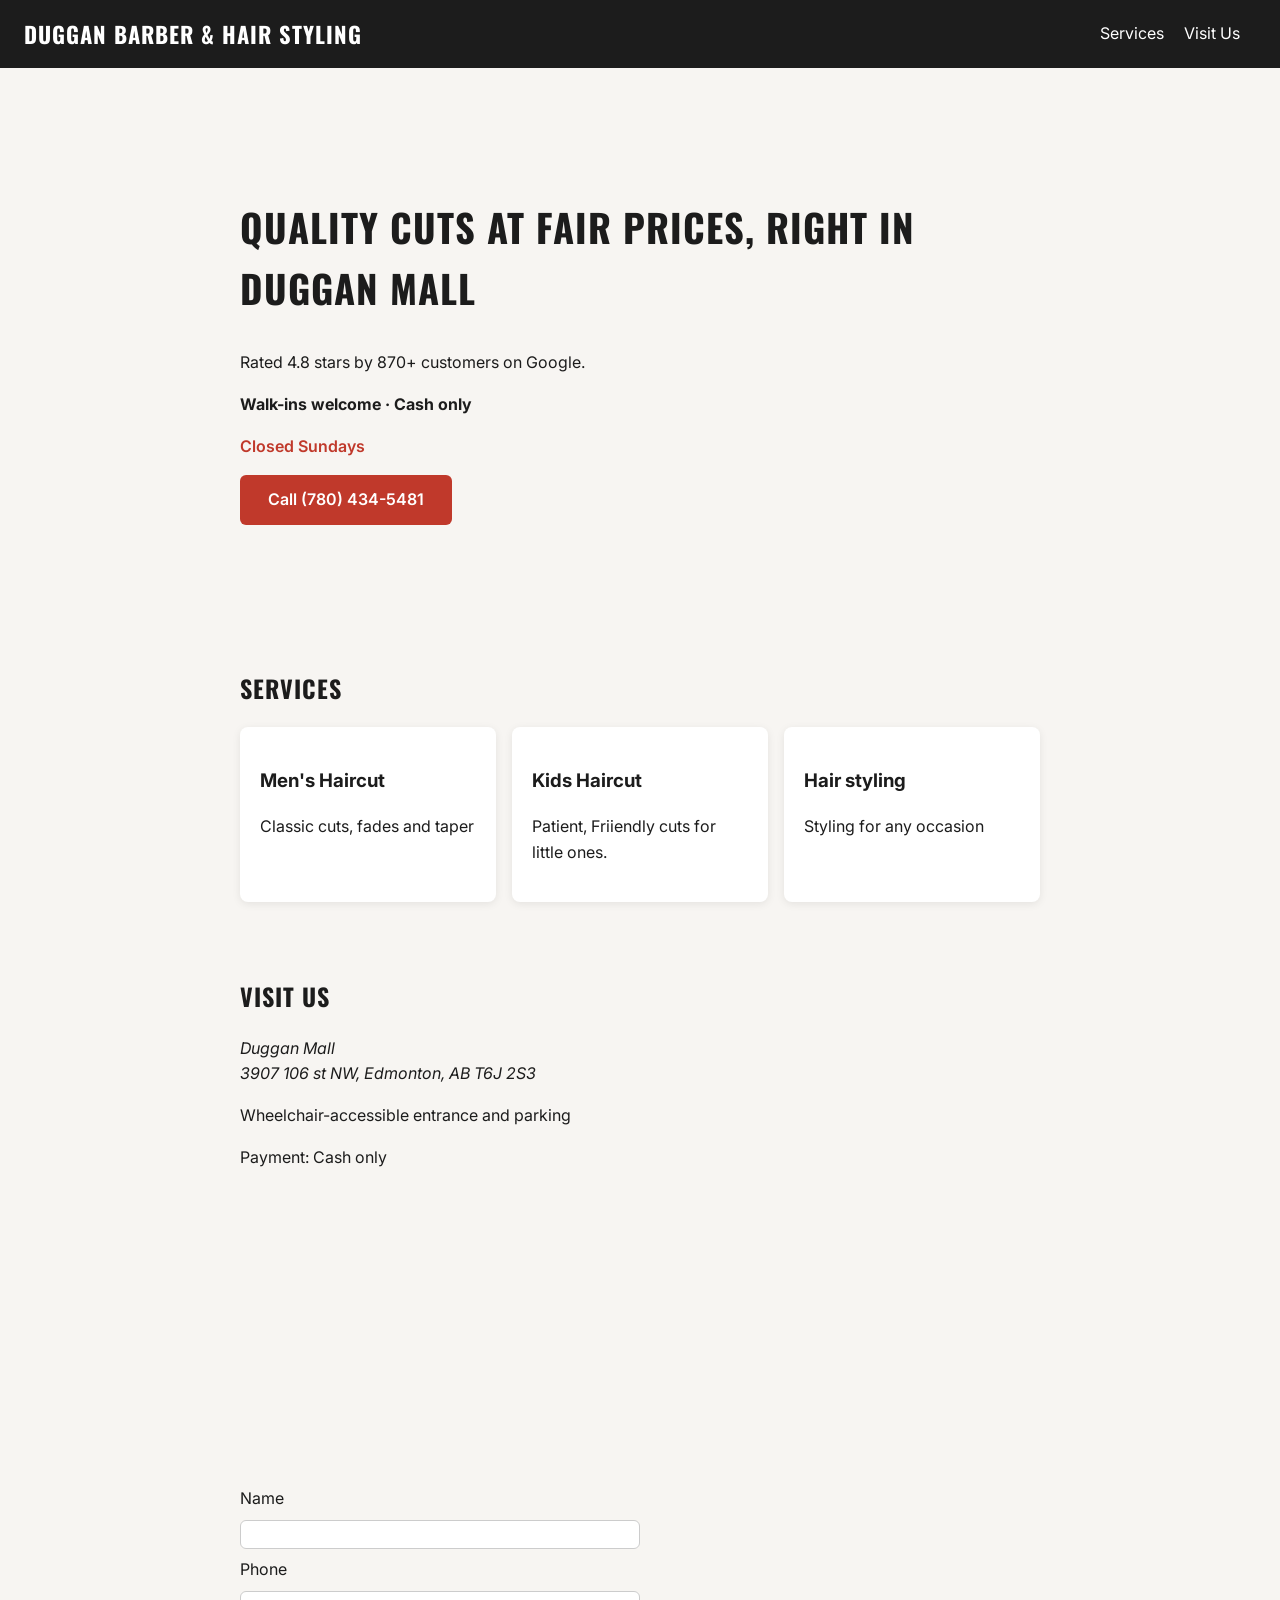
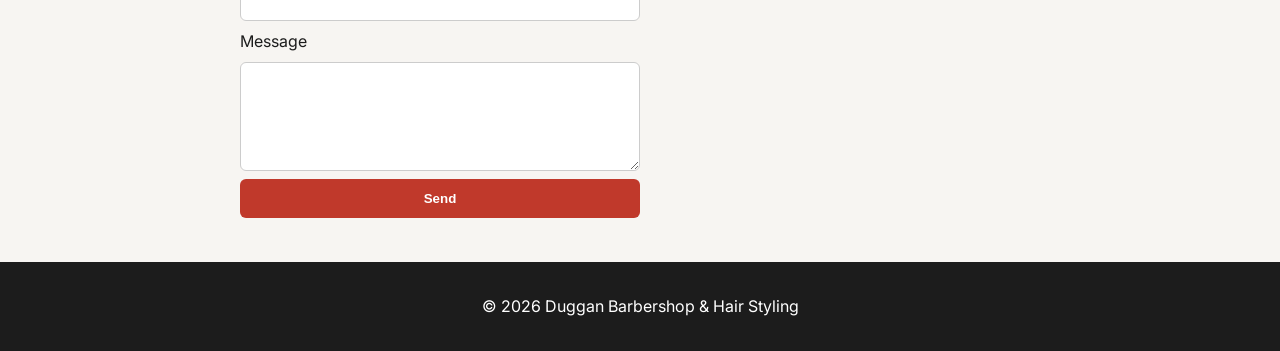
==== index.html @ 56ddd376 "html created" ====
<html>
    <head>
        <title>Duggan Barbershop</title>
        <link rel="stylesheet" href="style.css">
        <meta name="robots" content="noindex">
        <link rel="stylesheet" href="https://fonts.googleapis.com/css2?family=Oswald:wght@500&family=Inter:wght@400;600&display=swap">
        <script src="script.js" defer></script>
    </head>
    <body>
        <header>
            <h1>Duggan Barber &amp; hair Styling</h1>
            <nav>
                <a href="#services"> Services</a>
                <a href="#visit">Visit Us</a>
            </nav>
        </header>
<!-- ============================================== MAIN =================================================== -->

        <main>
            <section id="hero">
                <h2>Quality cuts at fair prices, right in Duggan Mall</h2>
                <p>Rated 4.8 stars by 870+ customers on Google.</p>
                <p><strong>Walk-ins welcome · Cash only</strong></p>
                <p id="status"></p>
                <a href="tel:+17804345481">Call (780) 434-5481</a> <!--href="tel:+17804345481" makes a link that calls the number when tapped on a phone-->
            </section>
            <!-- ================================================ SERVICES ======================== -->
            <section id="services">
                <h2>Services</h2>
                <div class="cards">
                    <div class="card">
                        <h3>Men's Haircut</h3>
                        <p>Classic cuts, fades and taper</p>
                    </div>

                    <div class="card">
                        <h3>Kids Haircut</h3>
                        <p>Patient, Friiendly cuts for little ones.</p>
                    </div>
                        
                    <div class="card">
                        <h3>Hair styling</h3>
                        <p>Styling for any occasion</p>
                    </div>
                </div>
            </section>
            <!-- ======================================================= VISIT ========================= -->
            <section id="Visit">
                <h2>Visit Us</h2>
                <address> <!-- <address> is a semantic tag for a contact info-->
                    Duggan Mall <br>
                    3907 106 st NW, Edmonton, AB T6J 2S3
                </address>
                <p>Wheelchair-accessible entrance and parking</p>
                <p>Payment: Cash only</p>
                <iframe src="https://www.google.com/maps/embed?pb=!1m18!1m12!1m3!1d12120.597579810646!2d-113.5147380569972!3d53.47475625907024!2m3!1f0!2f0!3f0!3m2!1i1024!2i768!4f13.1!3m3!1m2!1s0x53a01f3b74cdbd5d%3A0x3787ff0c5377fbae!2sDuggan%20Barbershop%20%26%20Hair%20Styling!5e1!3m2!1sen!2sca!4v1794341607673!5m2!1sen!2sca" width="600" height="450" style="border:0;" allowfullscreen="" loading="lazy" referrerpolicy="strict-origin-when-cross-origin"></iframe>
                <form name="contact" method="post" data-netligy="true">
                    <lable for="name">Name</lable>
                    <input type="text" id="name" name="name" required>

                    <lable for="phone">Phone</lable>
                    <input type="tel" id="phone" name="phone" required>

                    <lable for="message">Message</lable>
                    <textarea name="message" id="message" rows="4"></textarea>

                    <button type="submit">Send</button>
                </form>
            </section>
        </main>
<!-- =============================================== FOOTER ========================= -->
        <footer>
            <p>© 2026 Duggan Barbershop &amp; Hair Styling</p>
        </footer>
    </body>
</html>
---- style.css ----
/* colors stored as variable so you can change them in one place */
:root{
    --dark: #1c1c1c;
    --light: #f7f5f2;
    --accent: #c0392b; /*barber pole red*/
}

body
{
    margin: 0;
    font-family: 'Inter', sans-serif;
    background: var(--light);
    color: var(--dark);
    line-height: 1.6;
}

h1,h2
{
    font-family: 'Oswald', sans-serif;
    text-transform: uppercase;
    letter-spacing: 1px;
}
/* =================================== HEADER  ======================================================= */
header
{
    background: var(--dark);
    color: white;
    padding: 16px 24px;
    display: flex;
    justify-content: space-between;
    align-items: center;
    flex-wrap: wrap;
}

header h1
{
    margin: 0;
    font-size: 1.4rem;
}

nav a
{
    color: white;
    text-decoration: none;
    margin-right: 16px;
}

nav a:hover
{
    color: var(--accent);
}


/* ================================================ MAIN ================================ */
section
{
    padding: 28px 24px;
    max-width: 800px;
    margin: 0 auto;
}

#hero a
{
    display: inline-block;
    background: var(--accent);
    color: white;
    padding: 12px 28px;
    border-radius: 6px;
    text-decoration: none;
    font-weight: 600;
}

.cards
{
    display: grid;
    grid-template-columns: 1fr;
    gap: 16px;
}

.card
{
    background: white;
    padding: 20px;
    border-radius: 8px;
    box-shadow: 0 2px 8px rgba(0, 0, 0, 0.08);
}
.open {color: #1e8449; font-weight: 600;}
.closed {color: var(--accent); font-weight: 600;}

form
{
    display: flex;
    flex-direction: column;
    gap: 8px;
    max-width: 400px;
}

input, textarea
{
    padding: 10ox;
    border:1px solid #ccc;
    border: 1px solid #ccc;
    border-radius: 6px;
    font: inherit;
}

button
{
    background: var(--accent);
    color: white;
    border: none;
    padding: 12px;
    border-radius: 6px;
    font-weight: 600;
    cursor: pointer;
}

iframe{                             /*iframe is a window that shows another website inside your page*/
    width: 100%;
    height: 300px;
    border: 0;
    border-radius: 8px;
}


/* ================================================ FOOTER ================================== */
footer
{
    background: var(--dark);
    color: white;
    text-align: center;
    padding: 16px;
}


/* ================================================ MEDIA ===================================*/
@media (min-width: 700px) {
    .cards
    {
        grid-template-columns: repeat(3, 1fr);
    }

    #hero
    {
        padding: 96px 24px;
    }

    #hero h2
    {
        font-size: 2.4rem;
    }
}
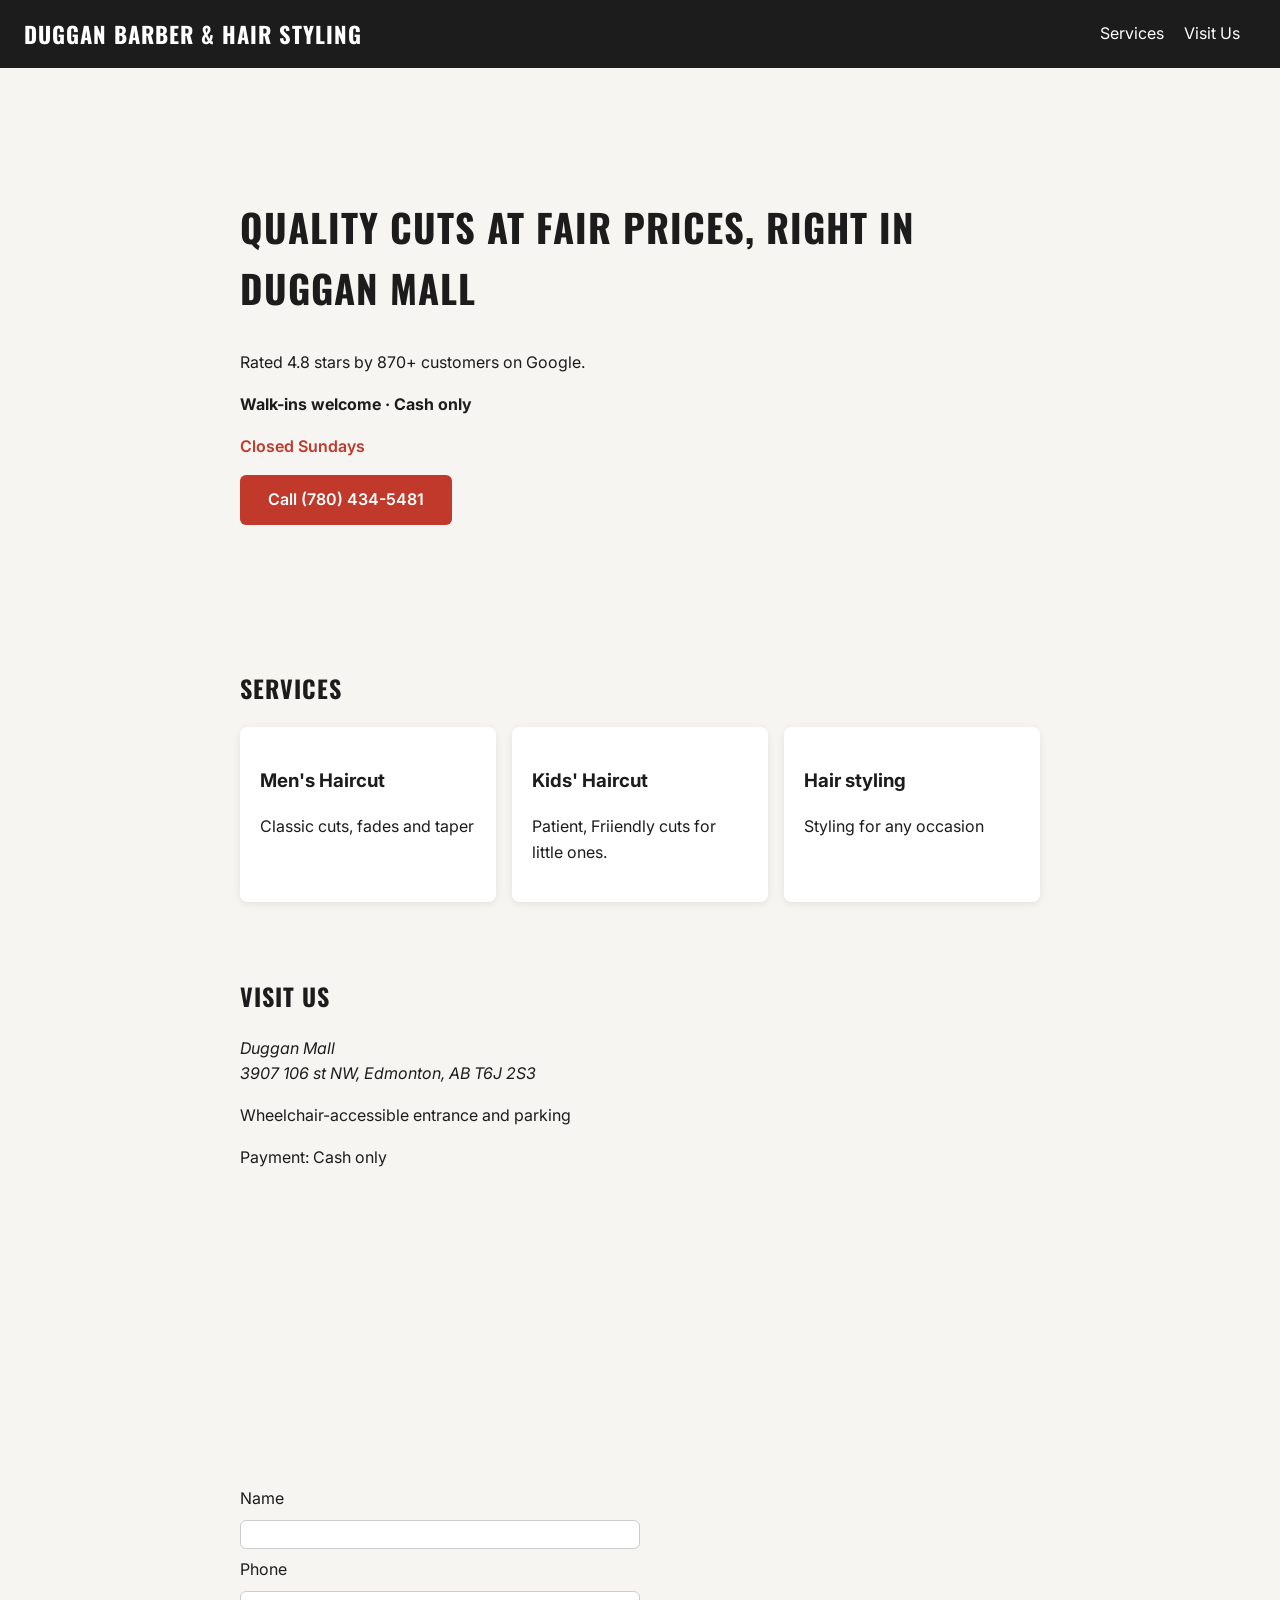
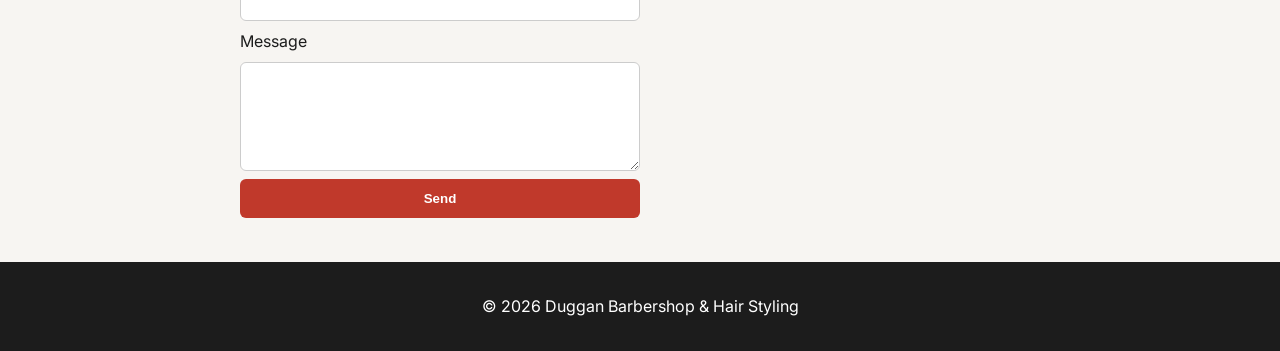
==== commit 759bd5bb: "solved typo error" ====
--- a/index.html
+++ b/index.html
@@ -34,7 +34,7 @@
                     </div>
 
                     <div class="card">
-                        <h3>Kids Haircut</h3>
+                        <h3>Kids' Haircut</h3>
                         <p>Patient, Friiendly cuts for little ones.</p>
                     </div>
                         
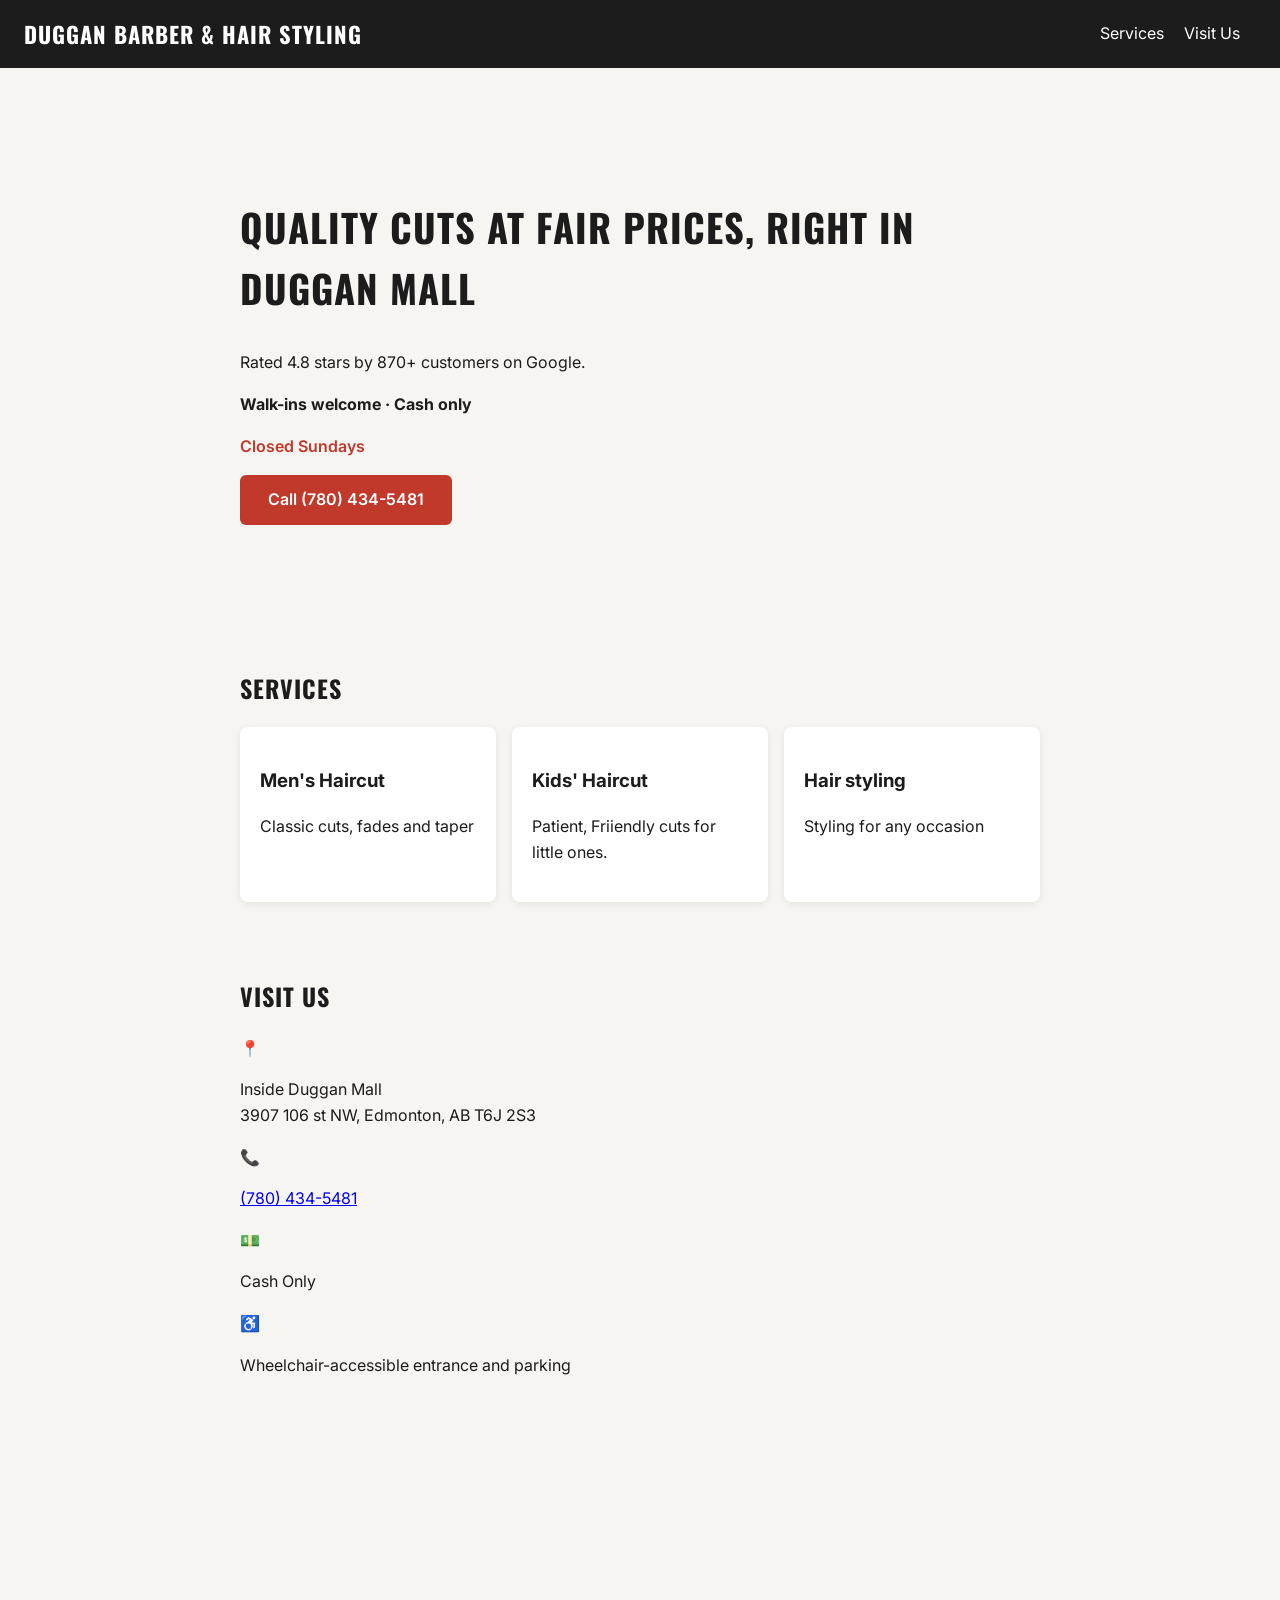
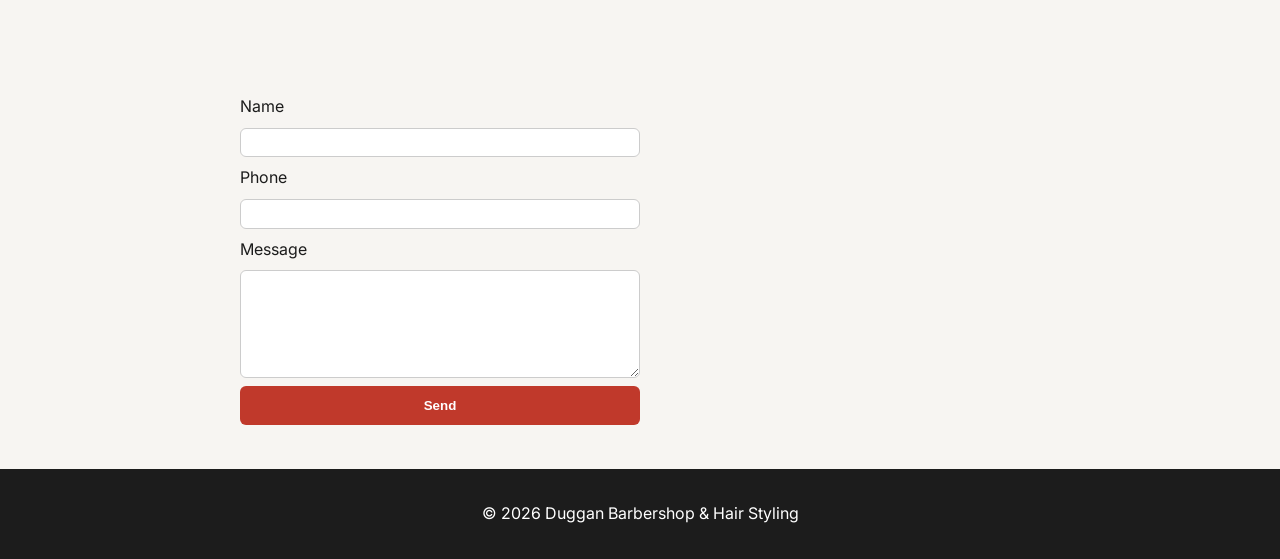
==== commit 4c9d1b86: "detailed visit us section" ====
--- a/index.html
+++ b/index.html
@@ -47,13 +47,36 @@
             <!-- ======================================================= VISIT ========================= -->
             <section id="Visit">
                 <h2>Visit Us</h2>
-                <address> <!-- <address> is a semantic tag for a contact info-->
-                    Duggan Mall <br>
-                    3907 106 st NW, Edmonton, AB T6J 2S3
-                </address>
-                <p>Wheelchair-accessible entrance and parking</p>
-                <p>Payment: Cash only</p>
-                <iframe src="https://www.google.com/maps/embed?pb=!1m18!1m12!1m3!1d12120.597579810646!2d-113.5147380569972!3d53.47475625907024!2m3!1f0!2f0!3f0!3m2!1i1024!2i768!4f13.1!3m3!1m2!1s0x53a01f3b74cdbd5d%3A0x3787ff0c5377fbae!2sDuggan%20Barbershop%20%26%20Hair%20Styling!5e1!3m2!1sen!2sca!4v1794341607673!5m2!1sen!2sca" width="600" height="450" style="border:0;" allowfullscreen="" loading="lazy" referrerpolicy="strict-origin-when-cross-origin"></iframe>
+                <div class="visit-grid">
+                    <div class="visit-info">
+                        <div class="info-item">
+                            <span>📍</span>
+                            <p>Inside Duggan Mall <br> 3907 106 st NW, Edmonton, AB T6J 2S3</p>
+                        </div>
+
+                        <div class="info-item">
+                            <span>📞</span>
+                            <p><a href="tel:+17804345481""> (780) 434-5481 </a></p>
+                        </div>
+
+                        <div class="info-item">
+                            <span>💵</span>
+                            <p>Cash Only</p>
+                        </div>
+
+                        <div class="info-item">
+                            <span>♿</span>
+                            <p>Wheelchair-accessible entrance and parking</p>
+                        </div>
+                    
+                    </div>
+                    
+                    <div class="visit-map">
+                        <iframe src="https://www.google.com/maps/embed?pb=!1m18!1m12!1m3!1d12120.597579810646!2d-113.5147380569972!3d53.47475625907024!2m3!1f0!2f0!3f0!3m2!1i1024!2i768!4f13.1!3m3!1m2!1s0x53a01f3b74cdbd5d%3A0x3787ff0c5377fbae!2sDuggan%20Barbershop%20%26%20Hair%20Styling!5e1!3m2!1sen!2sca!4v1794341607673!5m2!1sen!2sca" width="600" height="450" style="border:0;" allowfullscreen="" loading="lazy" referrerpolicy="strict-origin-when-cross-origin"></iframe>
+                    </div>
+
+                </div>
+                
                 <form name="contact" method="post" data-netligy="true">
                     <lable for="name">Name</lable>
                     <input type="text" id="name" name="name" required>
